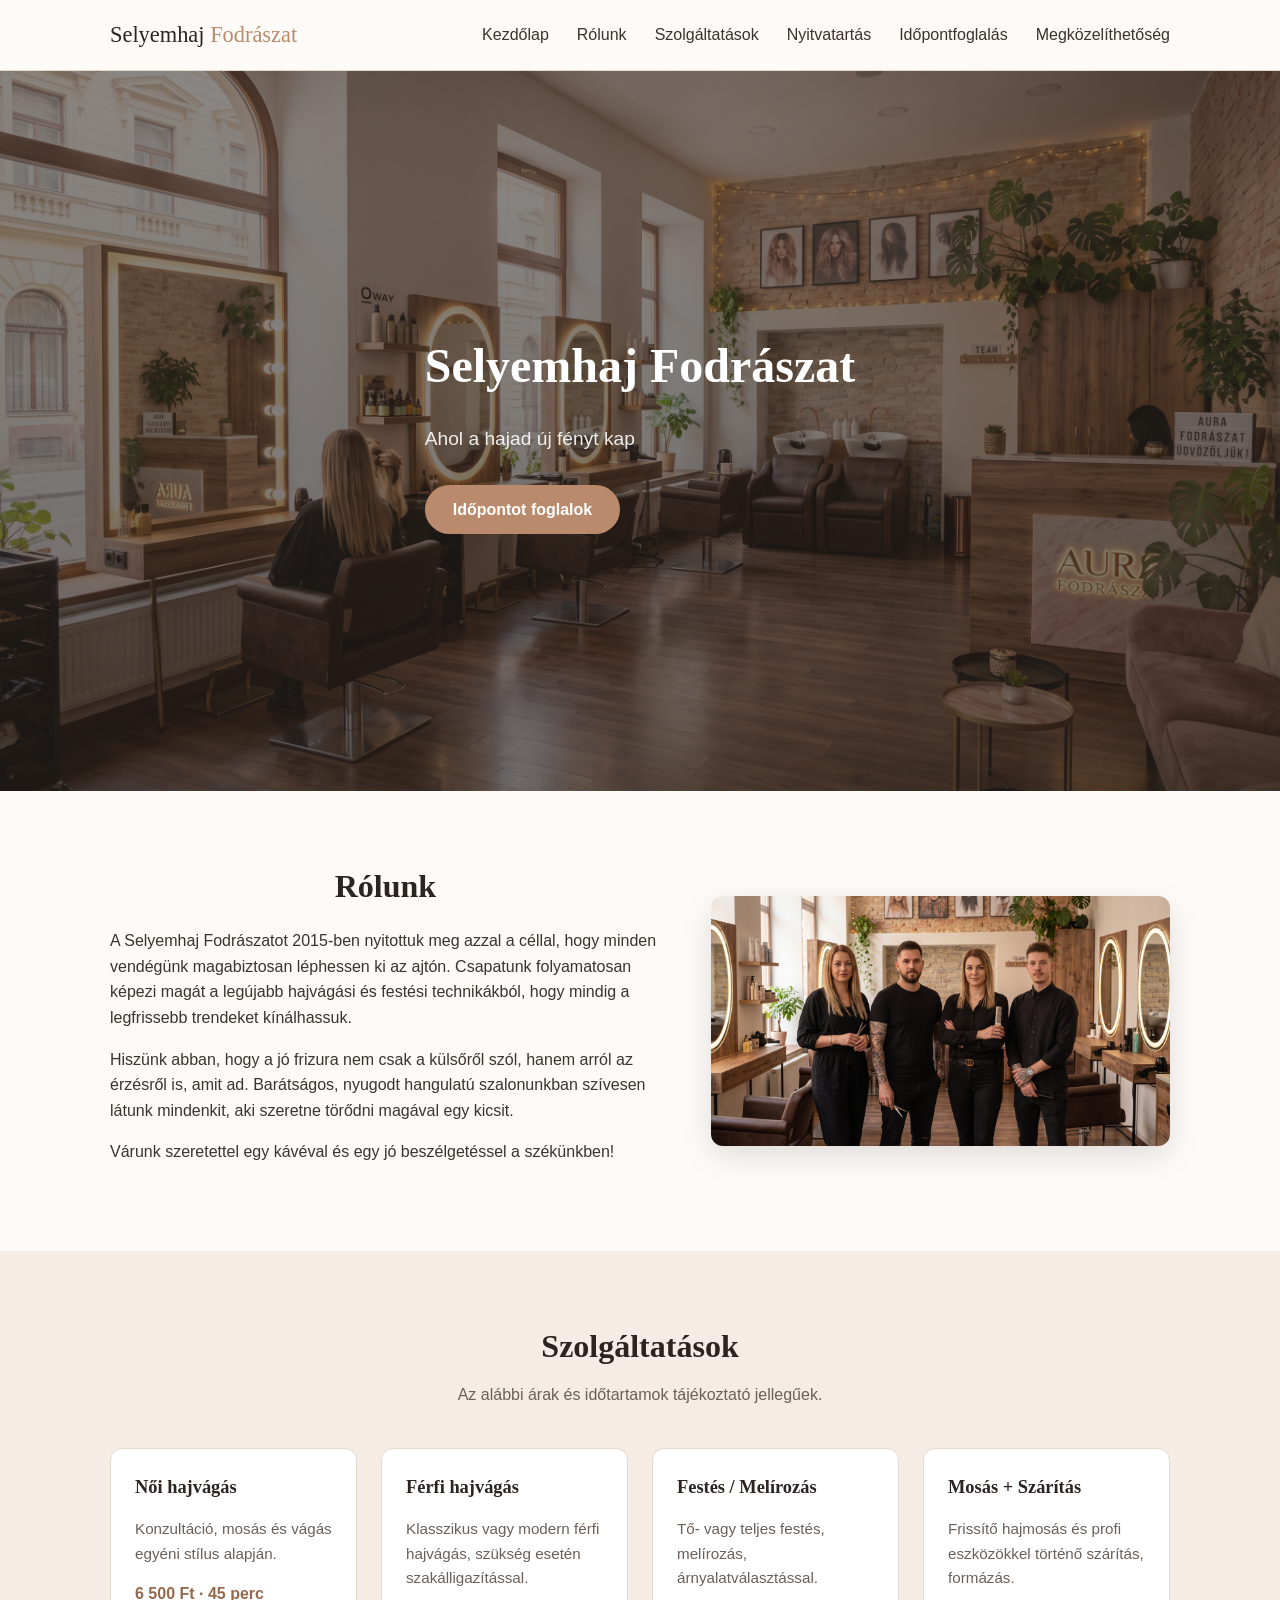
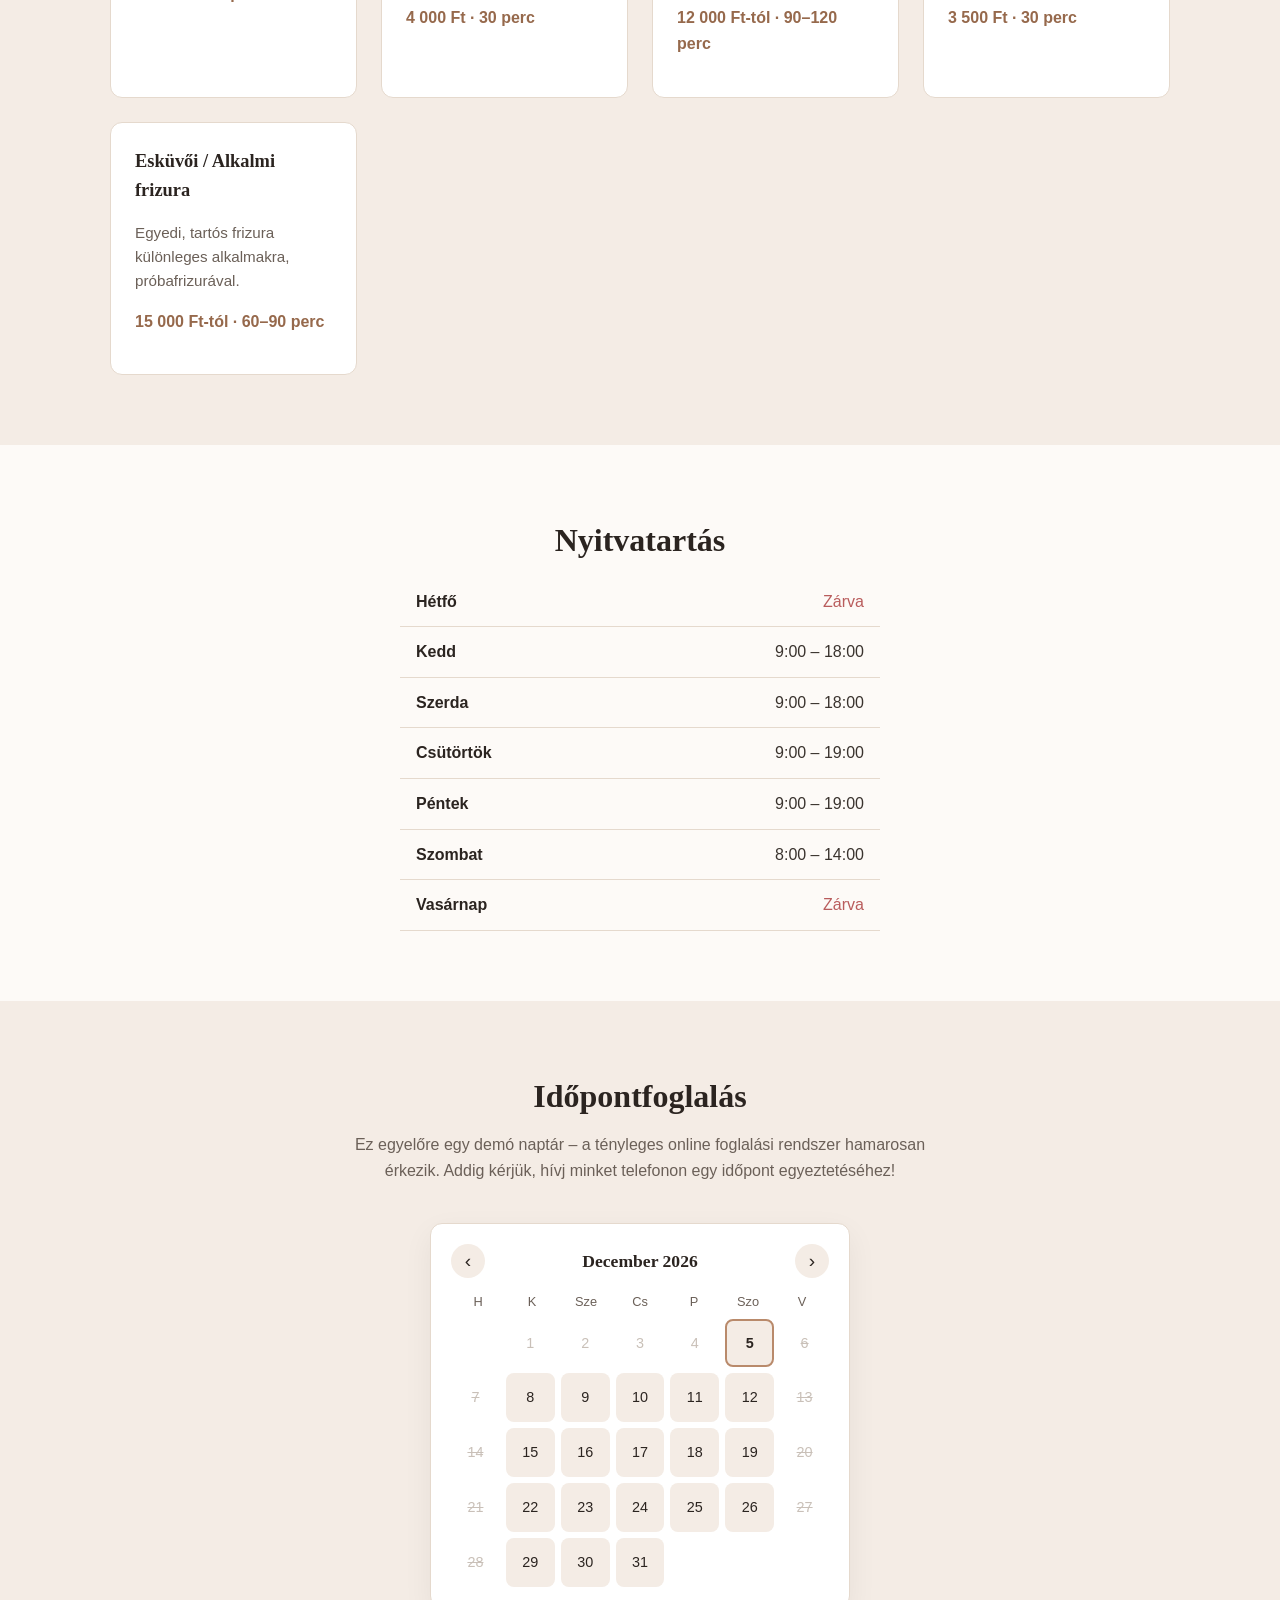
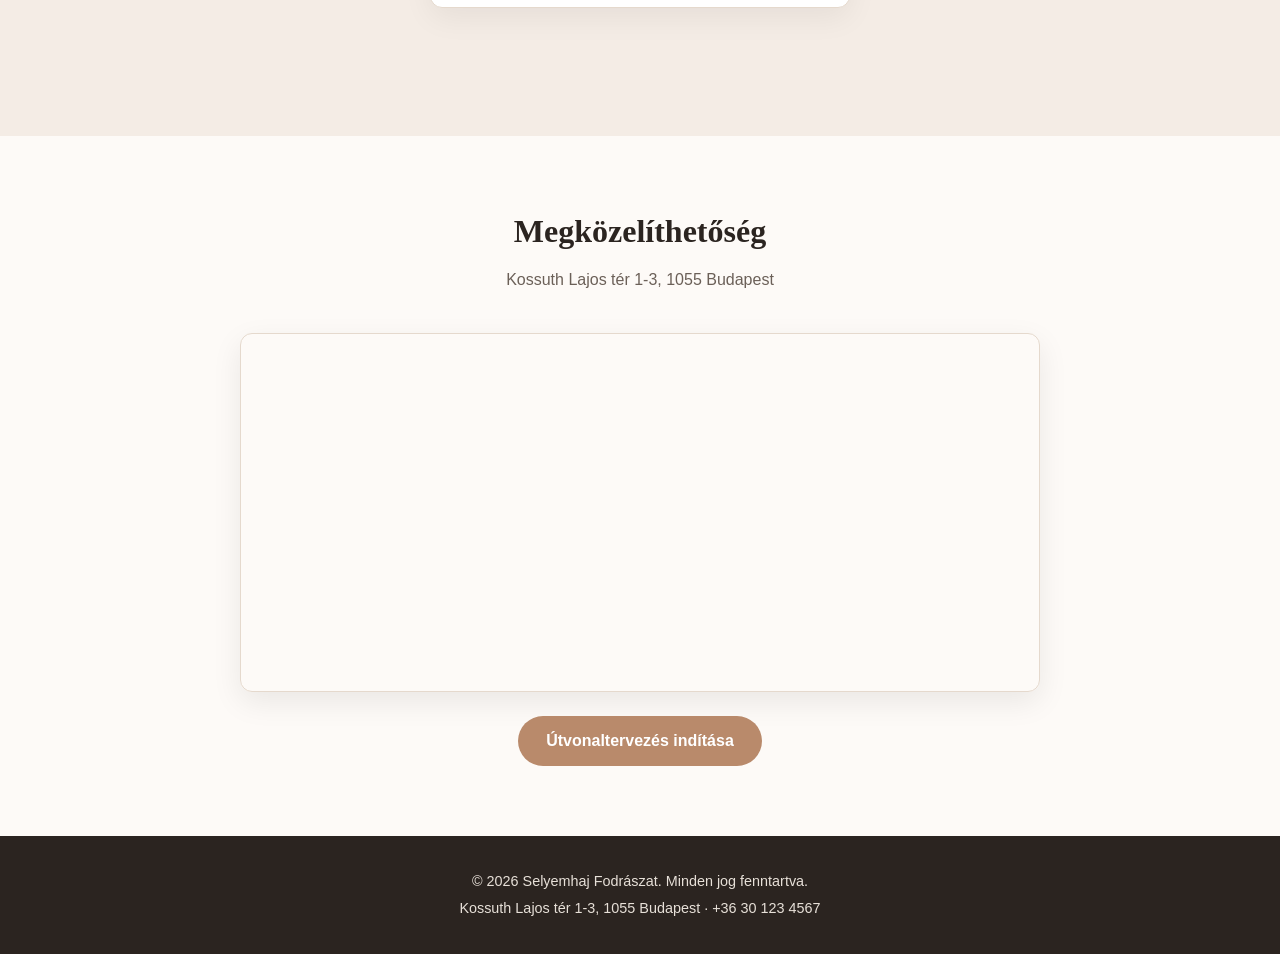
==== index.html @ 57fc76e8 "Initial commit: Selyemhaj Fodrászat demo webolpage" ====
<!DOCTYPE html>
<html lang="hu">
<head>
  <meta charset="UTF-8">
  <meta name="viewport" content="width=device-width, initial-scale=1.0">
  <title>Selyemhaj Fodrászat</title>
  <link rel="stylesheet" href="style.css">
</head>
<body>

  <!-- Fejléc / navigáció -->
  <header class="site-header">
    <div class="container header-inner">
      <a href="#home" class="logo">Selyemhaj <span>Fodrászat</span></a>

      <!-- Hamburger gomb mobil nézethez -->
      <button class="nav-toggle" id="navToggle" aria-label="Menü megnyitása">
        <span></span>
        <span></span>
        <span></span>
      </button>

      <nav class="main-nav" id="mainNav">
        <ul>
          <li><a href="#home">Kezdőlap</a></li>
          <li><a href="#about">Rólunk</a></li>
          <li><a href="#services">Szolgáltatások</a></li>
          <li><a href="#hours">Nyitvatartás</a></li>
          <li><a href="#booking">Időpontfoglalás</a></li>
          <li><a href="#location">Megközelíthetőség</a></li>
        </ul>
      </nav>
    </div>
  </header>

  <!-- Kezdőlap / Hero szekció -->
  <section id="home" class="hero">
    <div class="hero-overlay">
      <div class="container hero-content">
        <h1>Selyemhaj Fodrászat</h1>
        <p>Ahol a hajad új fényt kap</p>
        <a href="#booking" class="btn btn-primary">Időpontot foglalok</a>
      </div>
    </div>
    <!-- Cseréld le a images/hero.jpg fájlt a saját header/hero képedre -->
    <img src="images/hero.jpg" alt="Selyemhaj Fodrászat enteriőr" class="hero-bg">
  </section>

  <!-- Rólunk szekció -->
  <section id="about" class="section about">
    <div class="container about-inner">
      <div class="about-text">
        <h2>Rólunk</h2>
        <p>
          A Selyemhaj Fodrászatot 2015-ben nyitottuk meg azzal a céllal, hogy
          minden vendégünk magabiztosan léphessen ki az ajtón. Csapatunk
          folyamatosan képezi magát a legújabb hajvágási és festési
          technikákból, hogy mindig a legfrissebb trendeket kínálhassuk.
        </p>
        <p>
          Hiszünk abban, hogy a jó frizura nem csak a külsőről szól, hanem
          arról az érzésről is, amit ad. Barátságos, nyugodt hangulatú
          szalonunkban szívesen látunk mindenkit, aki szeretne törődni magával
          egy kicsit.
        </p>
        <p>
          Várunk szeretettel egy kávéval és egy jó beszélgetéssel a
          székünkben!
        </p>
      </div>
      <div class="about-image">
        <!-- Cseréld le a images/rolunk.jpg fájlt a saját képedre -->
        <img src="images/rolunk.jpg" alt="A szalon csapata">
      </div>
    </div>
  </section>

  <!-- Szolgáltatások szekció -->
  <section id="services" class="section services">
    <div class="container">
      <h2>Szolgáltatások</h2>
      <p class="section-lead">Az alábbi árak és időtartamok tájékoztató jellegűek.</p>

      <div class="services-grid">
        <div class="service-card">
          <h3>Női hajvágás</h3>
          <p class="service-desc">Konzultáció, mosás és vágás egyéni stílus alapján.</p>
          <p class="service-meta"><span class="price">6 500 Ft</span> · <span class="duration">45 perc</span></p>
        </div>

        <div class="service-card">
          <h3>Férfi hajvágás</h3>
          <p class="service-desc">Klasszikus vagy modern férfi hajvágás, szükség esetén szakálligazítással.</p>
          <p class="service-meta"><span class="price">4 000 Ft</span> · <span class="duration">30 perc</span></p>
        </div>

        <div class="service-card">
          <h3>Festés / Melírozás</h3>
          <p class="service-desc">Tő- vagy teljes festés, melírozás, árnyalatválasztással.</p>
          <p class="service-meta"><span class="price">12 000 Ft-tól</span> · <span class="duration">90–120 perc</span></p>
        </div>

        <div class="service-card">
          <h3>Mosás + Szárítás</h3>
          <p class="service-desc">Frissítő hajmosás és profi eszközökkel történő szárítás, formázás.</p>
          <p class="service-meta"><span class="price">3 500 Ft</span> · <span class="duration">30 perc</span></p>
        </div>

        <div class="service-card">
          <h3>Esküvői / Alkalmi frizura</h3>
          <p class="service-desc">Egyedi, tartós frizura különleges alkalmakra, próbafrizurával.</p>
          <p class="service-meta"><span class="price">15 000 Ft-tól</span> · <span class="duration">60–90 perc</span></p>
        </div>
      </div>
    </div>
  </section>

  <!-- Nyitvatartás szekció -->
  <section id="hours" class="section hours">
    <div class="container">
      <h2>Nyitvatartás</h2>
      <table class="hours-table">
        <tbody>
          <tr><td>Hétfő</td><td class="closed">Zárva</td></tr>
          <tr><td>Kedd</td><td>9:00 – 18:00</td></tr>
          <tr><td>Szerda</td><td>9:00 – 18:00</td></tr>
          <tr><td>Csütörtök</td><td>9:00 – 19:00</td></tr>
          <tr><td>Péntek</td><td>9:00 – 19:00</td></tr>
          <tr><td>Szombat</td><td>8:00 – 14:00</td></tr>
          <tr><td>Vasárnap</td><td class="closed">Zárva</td></tr>
        </tbody>
      </table>
    </div>
  </section>

  <!-- Időpontfoglalás szekció (egyelőre csak vizuális naptár, backend nélkül) -->
  <section id="booking" class="section booking">
    <div class="container">
      <h2>Időpontfoglalás</h2>
      <p class="section-lead">
        Ez egyelőre egy demó naptár – a tényleges online foglalási rendszer
        hamarosan érkezik. Addig kérjük, hívj minket telefonon egy időpont
        egyeztetéséhez!
      </p>

      <div class="calendar-widget">
        <div class="calendar-header">
          <button id="prevMonth" aria-label="Előző hónap">&#8249;</button>
          <h3 id="calendarTitle"></h3>
          <button id="nextMonth" aria-label="Következő hónap">&#8250;</button>
        </div>
        <div class="calendar-weekdays">
          <span>H</span><span>K</span><span>Sze</span><span>Cs</span><span>P</span><span>Szo</span><span>V</span>
        </div>
        <div class="calendar-grid" id="calendarGrid"></div>
      </div>

      <p id="bookingMessage" class="booking-message"></p>
    </div>
  </section>

  <!-- Megközelíthetőség szekció (Google Maps) -->
  <!--
    A cím mindkét helyen (iframe src és a gomb href-je) ugyanaz:
    "Kossuth Lajos tér 1-3, 1055 Budapest" – ha módosítod a valódi címre,
    mindkét helyen cseréld le ugyanarra a szövegre.
  -->
  <section id="location" class="section location">
    <div class="container">
      <h2>Megközelíthetőség</h2>
      <p class="section-lead">Kossuth Lajos tér 1-3, 1055 Budapest</p>

      <div class="map-wrapper">
        <iframe
          src="https://www.google.com/maps?q=Kossuth Lajos tér 1-3, 1055 Budapest&output=embed"
          width="100%"
          height="350"
          style="border:0"
          allowfullscreen
          loading="lazy"
          referrerpolicy="no-referrer-when-downgrade"
          title="Selyemhaj Fodrászat térképen">
        </iframe>
      </div>

      <div class="map-cta">
        <a
          class="btn btn-primary"
          href="https://www.google.com/maps/dir/?api=1&destination=Kossuth Lajos tér 1-3, 1055 Budapest"
          target="_blank"
          rel="noopener noreferrer">
          Útvonaltervezés indítása
        </a>
      </div>
    </div>
  </section>

  <!-- Lábléc -->
  <footer class="site-footer">
    <div class="container footer-inner">
      <p>&copy; <span id="year"></span> Selyemhaj Fodrászat. Minden jog fenntartva.</p>
      <p>Kossuth Lajos tér 1-3, 1055 Budapest · +36 30 123 4567</p>
    </div>
  </footer>

  <script src="script.js"></script>
</body>
</html>
---- style.css ----
/* ==========================================================
   Alapbeállítások
   ========================================================== */
:root {
  --color-primary: #b98a6b;
  --color-primary-dark: #96694c;
  --color-dark: #2b2420;
  --color-text: #3a332e;
  --color-bg: #fdfaf7;
  --color-bg-alt: #f4ece5;
  --color-border: #e5d9cd;
  --font-heading: 'Georgia', 'Times New Roman', serif;
  --font-body: 'Segoe UI', Arial, sans-serif;
  --max-width: 1100px;
}

* {
  box-sizing: border-box;
}

html {
  scroll-behavior: smooth;
}

body {
  margin: 0;
  font-family: var(--font-body);
  color: var(--color-text);
  background: var(--color-bg);
  line-height: 1.6;
}

h1, h2, h3 {
  font-family: var(--font-heading);
  color: var(--color-dark);
  margin-top: 0;
}

a {
  text-decoration: none;
  color: inherit;
}

img {
  max-width: 100%;
  display: block;
}

.container {
  max-width: var(--max-width);
  margin: 0 auto;
  padding: 0 20px;
}

.section {
  padding: 70px 0;
}

.section h2 {
  font-size: 2rem;
  margin-bottom: 10px;
  text-align: center;
}

.section-lead {
  text-align: center;
  max-width: 600px;
  margin: 0 auto 40px;
  color: #6b6058;
}

.btn {
  display: inline-block;
  padding: 12px 28px;
  border-radius: 30px;
  font-weight: bold;
  transition: transform 0.2s ease, background 0.2s ease;
}

.btn-primary {
  background: var(--color-primary);
  color: #fff;
}

.btn-primary:hover {
  background: var(--color-primary-dark);
  transform: translateY(-2px);
}

/* ==========================================================
   Fejléc / navigáció
   ========================================================== */
.site-header {
  position: sticky;
  top: 0;
  z-index: 100;
  background: rgba(253, 250, 247, 0.95);
  border-bottom: 1px solid var(--color-border);
  backdrop-filter: blur(4px);
}

.header-inner {
  display: flex;
  align-items: center;
  justify-content: space-between;
  height: 70px;
}

.logo {
  font-family: var(--font-heading);
  font-size: 1.4rem;
  color: var(--color-dark);
}

.logo span {
  color: var(--color-primary);
}

.main-nav ul {
  list-style: none;
  display: flex;
  gap: 28px;
  margin: 0;
  padding: 0;
}

.main-nav a {
  font-weight: 500;
  position: relative;
}

.main-nav a:hover {
  color: var(--color-primary);
}

.nav-toggle {
  display: none;
  flex-direction: column;
  justify-content: center;
  gap: 5px;
  width: 32px;
  height: 32px;
  background: none;
  border: none;
  cursor: pointer;
}

.nav-toggle span {
  display: block;
  height: 2px;
  background: var(--color-dark);
  border-radius: 2px;
}

/* ==========================================================
   Hero szekció
   ========================================================== */
.hero {
  position: relative;
  height: 80vh;
  min-height: 420px;
  display: flex;
  align-items: center;
  overflow: hidden;
}

.hero-bg {
  position: absolute;
  inset: 0;
  width: 100%;
  height: 100%;
  object-fit: cover;
  z-index: -2;
}

.hero-overlay {
  position: absolute;
  inset: 0;
  width: 100%;
  display: flex;
  align-items: center;
  background: linear-gradient(180deg, rgba(43,36,32,0.55), rgba(43,36,32,0.65));
}

.hero-content {
  color: #fff;
}

.hero-content h1 {
  color: #fff;
  font-size: 3rem;
  margin-bottom: 10px;
}

.hero-content p {
  font-size: 1.2rem;
  margin-bottom: 30px;
  opacity: 0.9;
}

/* ==========================================================
   Rólunk szekció
   ========================================================== */
.about {
  background: var(--color-bg);
}

.about-inner {
  display: grid;
  grid-template-columns: 1.2fr 1fr;
  gap: 50px;
  align-items: center;
}

.about-image img {
  border-radius: 12px;
  box-shadow: 0 10px 30px rgba(0,0,0,0.12);
}

/* ==========================================================
   Szolgáltatások szekció
   ========================================================== */
.services {
  background: var(--color-bg-alt);
}

.services-grid {
  display: grid;
  grid-template-columns: repeat(auto-fit, minmax(230px, 1fr));
  gap: 24px;
}

.service-card {
  background: #fff;
  border: 1px solid var(--color-border);
  border-radius: 12px;
  padding: 24px;
  transition: transform 0.2s ease, box-shadow 0.2s ease;
}

.service-card:hover {
  transform: translateY(-4px);
  box-shadow: 0 12px 24px rgba(0,0,0,0.08);
}

.service-card h3 {
  font-size: 1.15rem;
  margin-bottom: 8px;
}

.service-desc {
  color: #6b6058;
  font-size: 0.95rem;
  min-height: 48px;
}

.service-meta {
  margin-top: 14px;
  font-weight: bold;
  color: var(--color-primary-dark);
}

/* ==========================================================
   Nyitvatartás szekció
   ========================================================== */
.hours {
  background: var(--color-bg);
}

.hours-table {
  width: 100%;
  max-width: 480px;
  margin: 0 auto;
  border-collapse: collapse;
}

.hours-table td {
  padding: 12px 16px;
  border-bottom: 1px solid var(--color-border);
}

.hours-table tr td:first-child {
  font-weight: bold;
  color: var(--color-dark);
}

.hours-table tr td:last-child {
  text-align: right;
}

.hours-table .closed {
  color: #b95c5c;
}

/* ==========================================================
   Időpontfoglalás / naptár widget
   ========================================================== */
.booking {
  background: var(--color-bg-alt);
}

.calendar-widget {
  max-width: 420px;
  margin: 0 auto;
  background: #fff;
  border: 1px solid var(--color-border);
  border-radius: 12px;
  padding: 20px;
  box-shadow: 0 10px 30px rgba(0,0,0,0.06);
}

.calendar-header {
  display: flex;
  align-items: center;
  justify-content: space-between;
  margin-bottom: 14px;
}

.calendar-header button {
  background: var(--color-bg-alt);
  border: none;
  width: 34px;
  height: 34px;
  border-radius: 50%;
  font-size: 1.2rem;
  cursor: pointer;
  color: var(--color-dark);
}

.calendar-header button:hover {
  background: var(--color-primary);
  color: #fff;
}

.calendar-header h3 {
  margin: 0;
  font-size: 1.1rem;
  text-transform: capitalize;
}

.calendar-weekdays {
  display: grid;
  grid-template-columns: repeat(7, 1fr);
  text-align: center;
  font-size: 0.8rem;
  color: #6b6058;
  margin-bottom: 6px;
}

.calendar-grid {
  display: grid;
  grid-template-columns: repeat(7, 1fr);
  gap: 6px;
}

.calendar-day {
  aspect-ratio: 1 / 1;
  display: flex;
  align-items: center;
  justify-content: center;
  border-radius: 8px;
  font-size: 0.9rem;
  cursor: default;
}

.calendar-day.empty {
  visibility: hidden;
}

.calendar-day.past {
  color: #c9c0b8;
}

.calendar-day.closed {
  color: #c9c0b8;
  text-decoration: line-through;
}

.calendar-day.available {
  background: var(--color-bg-alt);
  color: var(--color-dark);
  cursor: pointer;
}

.calendar-day.available:hover {
  background: var(--color-primary);
  color: #fff;
}

.calendar-day.today {
  border: 2px solid var(--color-primary);
  font-weight: bold;
}

.booking-message {
  text-align: center;
  margin-top: 18px;
  min-height: 24px;
  font-weight: 500;
  color: var(--color-primary-dark);
}

/* ==========================================================
   Megközelíthetőség / Google Maps szekció
   ========================================================== */
.location {
  background: var(--color-bg);
}

.map-wrapper {
  max-width: 800px;
  margin: 0 auto;
  border-radius: 12px;
  overflow: hidden;
  border: 1px solid var(--color-border);
  box-shadow: 0 10px 30px rgba(0,0,0,0.08);
}

.map-wrapper iframe {
  width: 100%;
  height: 350px;
}

.map-cta {
  text-align: center;
  margin-top: 24px;
}

/* ==========================================================
   Lábléc
   ========================================================== */
.site-footer {
  background: var(--color-dark);
  color: #e7e0d8;
  padding: 30px 0;
}

.footer-inner {
  text-align: center;
  font-size: 0.9rem;
}

.footer-inner p {
  margin: 4px 0;
}

/* ==========================================================
   Reszponzivitás
   ========================================================== */
@media (max-width: 768px) {
  .nav-toggle {
    display: flex;
  }

  .main-nav {
    position: absolute;
    top: 70px;
    left: 0;
    right: 0;
    background: var(--color-bg);
    border-bottom: 1px solid var(--color-border);
    max-height: 0;
    overflow: hidden;
    transition: max-height 0.3s ease;
  }

  .main-nav.open {
    max-height: 300px;
  }

  .main-nav ul {
    flex-direction: column;
    gap: 0;
    padding: 10px 20px;
  }

  .main-nav li {
    border-bottom: 1px solid var(--color-border);
  }

  .main-nav a {
    display: block;
    padding: 14px 0;
  }

  .about-inner {
    grid-template-columns: 1fr;
  }

  .hero-content h1 {
    font-size: 2.2rem;
  }
}
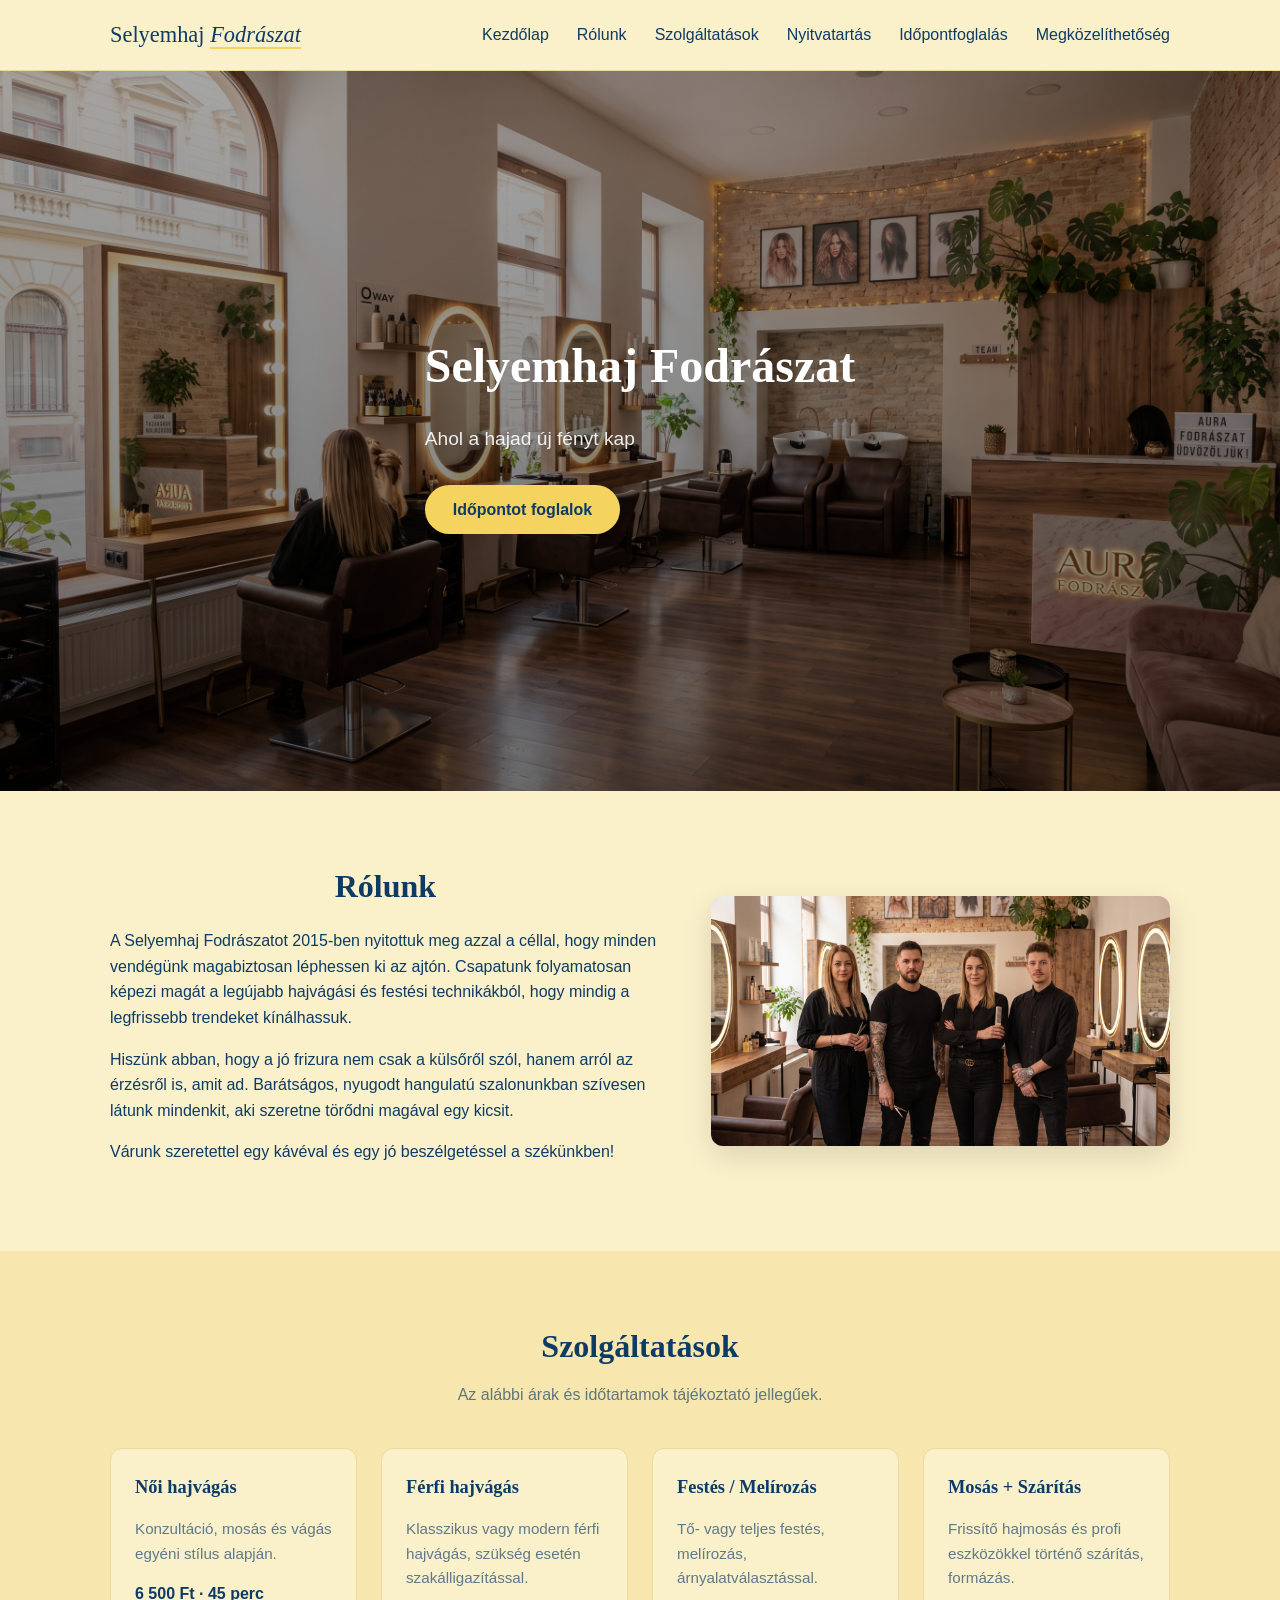
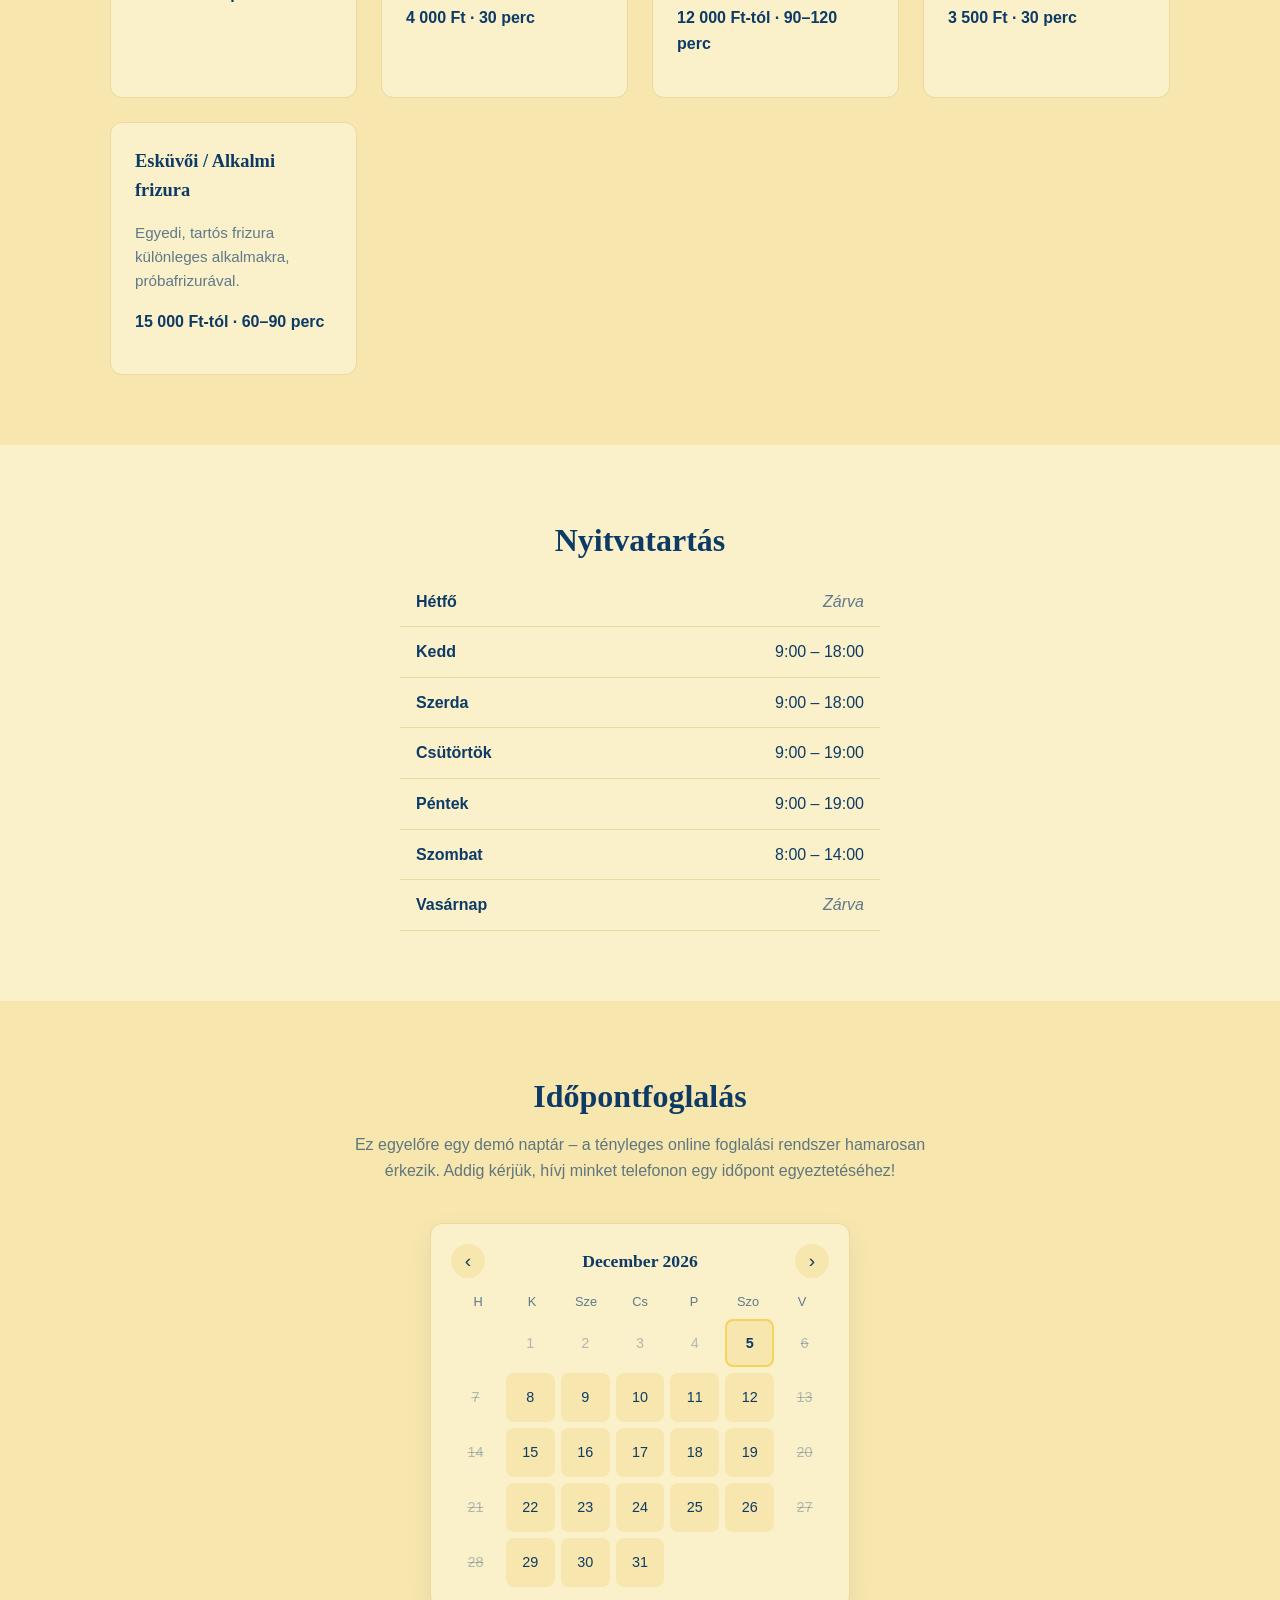
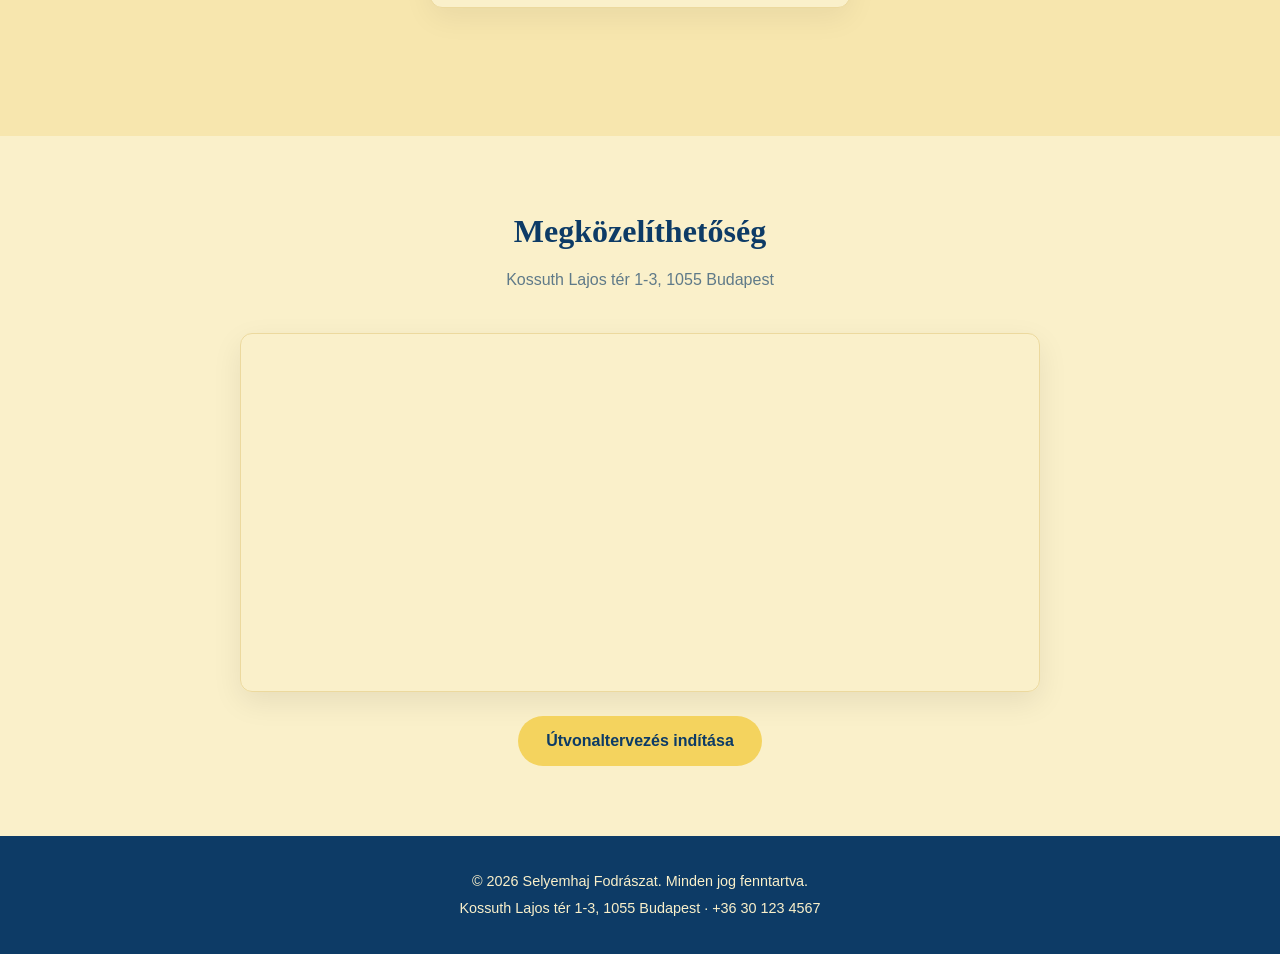
==== commit ea95e6e4: "Color palett and favicon" ====
--- a/index.html
+++ b/index.html
@@ -4,6 +4,9 @@
   <meta charset="UTF-8">
   <meta name="viewport" content="width=device-width, initial-scale=1.0">
   <title>Selyemhaj Fodrászat</title>
+  <!-- Cseréld le / töltsd fel a images/favicon.png fájlt a saját logódra/ikonodra -->
+  <link rel="icon" type="image/png" href="images/favicon.png?v=2">
+  <link rel="apple-touch-icon" href="images/favicon.png?v=2">
   <link rel="stylesheet" href="style.css">
 </head>
 <body>
--- a/style.css
+++ b/style.css
@@ -2,13 +2,25 @@
    Alapbeállítások
    ========================================================== */
 :root {
-  --color-primary: #b98a6b;
-  --color-primary-dark: #96694c;
-  --color-dark: #2b2420;
-  --color-text: #3a332e;
-  --color-bg: #fdfaf7;
-  --color-bg-alt: #f4ece5;
-  --color-border: #e5d9cd;
+  /* ----------------------------------------------------------
+     A weboldal SZÍNSÉMÁJA — csak ezt a 3 alapszínt kell módosítani
+     ahhoz, hogy az egész oldal színvilága megváltozzon:
+       - navy (sötétkék):  #0d3b66
+       - cream (krém):     #faf0ca
+       - gold (arany):     #f4d35e
+     A --color-primary-dark, --color-bg-alt, --color-border és a
+     --color-text-muted ezekből a fenti 3 színből lettek levezetve
+     (világosítva/sötétítve), nem önálló, kézzel válogatott színek.
+     ---------------------------------------------------------- */
+  --color-primary: #f4d35e;                     /* gold – gombok, kiemelések */
+  --color-primary-dark: #dcb93f;                /* gold sötétebb árnyalata – hover állapot */
+  --color-dark: #0d3b66;                        /* navy – címsorok, lábléc, elsődleges szöveg */
+  --color-text: #0d3b66;                        /* navy – törzsszöveg */
+  --color-text-muted: rgba(13, 59, 102, 0.65);  /* navy, halványítva – másodlagos szöveg */
+  --color-bg: #faf0ca;                          /* cream – fő háttérszín */
+  --color-bg-alt: #f7e6ae;                      /* cream/gold keverék – váltakozó szekció-háttér */
+  --color-border: #ecd99e;                      /* cream/gold keverék – szegélyek */
+
   --font-heading: 'Georgia', 'Times New Roman', serif;
   --font-body: 'Segoe UI', Arial, sans-serif;
   --max-width: 1100px;
@@ -66,7 +78,7 @@
   text-align: center;
   max-width: 600px;
   margin: 0 auto 40px;
-  color: #6b6058;
+  color: var(--color-text-muted);
 }
 
 .btn {
@@ -79,7 +91,7 @@
 
 .btn-primary {
   background: var(--color-primary);
-  color: #fff;
+  color: var(--color-dark);
 }
 
 .btn-primary:hover {
@@ -94,7 +106,7 @@
   position: sticky;
   top: 0;
   z-index: 100;
-  background: rgba(253, 250, 247, 0.95);
+  background: rgba(250, 240, 202, 0.95);
   border-bottom: 1px solid var(--color-border);
   backdrop-filter: blur(4px);
 }
@@ -113,7 +125,9 @@
 }
 
 .logo span {
-  color: var(--color-primary);
+  color: var(--color-dark);
+  font-style: italic;
+  border-bottom: 2px solid var(--color-primary);
 }
 
 .main-nav ul {
@@ -130,7 +144,8 @@
 }
 
 .main-nav a:hover {
-  color: var(--color-primary);
+  color: var(--color-dark);
+  box-shadow: inset 0 -2px 0 var(--color-primary);
 }
 
 .nav-toggle {
@@ -179,7 +194,8 @@
   width: 100%;
   display: flex;
   align-items: center;
-  background: linear-gradient(180deg, rgba(43,36,32,0.55), rgba(43,36,32,0.65));
+  /* Semleges (szín nélküli) sötétítés a fotón, csak a szöveg olvashatósága miatt */
+  background: linear-gradient(180deg, rgba(0,0,0,0.35), rgba(0,0,0,0.55));
 }
 
 .hero-content {
@@ -231,7 +247,7 @@
 }
 
 .service-card {
-  background: #fff;
+  background: var(--color-bg);
   border: 1px solid var(--color-border);
   border-radius: 12px;
   padding: 24px;
@@ -249,7 +265,7 @@
 }
 
 .service-desc {
-  color: #6b6058;
+  color: var(--color-text-muted);
   font-size: 0.95rem;
   min-height: 48px;
 }
@@ -257,7 +273,7 @@
 .service-meta {
   margin-top: 14px;
   font-weight: bold;
-  color: var(--color-primary-dark);
+  color: var(--color-dark);
 }
 
 /* ==========================================================
@@ -289,7 +305,8 @@
 }
 
 .hours-table .closed {
-  color: #b95c5c;
+  color: var(--color-text-muted);
+  font-style: italic;
 }
 
 /* ==========================================================
@@ -302,7 +319,7 @@
 .calendar-widget {
   max-width: 420px;
   margin: 0 auto;
-  background: #fff;
+  background: var(--color-bg);
   border: 1px solid var(--color-border);
   border-radius: 12px;
   padding: 20px;
@@ -329,7 +346,7 @@
 
 .calendar-header button:hover {
   background: var(--color-primary);
-  color: #fff;
+  color: var(--color-dark);
 }
 
 .calendar-header h3 {
@@ -343,7 +360,7 @@
   grid-template-columns: repeat(7, 1fr);
   text-align: center;
   font-size: 0.8rem;
-  color: #6b6058;
+  color: var(--color-text-muted);
   margin-bottom: 6px;
 }
 
@@ -368,11 +385,11 @@
 }
 
 .calendar-day.past {
-  color: #c9c0b8;
+  color: rgba(13, 59, 102, 0.3);
 }
 
 .calendar-day.closed {
-  color: #c9c0b8;
+  color: rgba(13, 59, 102, 0.3);
   text-decoration: line-through;
 }
 
@@ -384,7 +401,7 @@
 
 .calendar-day.available:hover {
   background: var(--color-primary);
-  color: #fff;
+  color: var(--color-dark);
 }
 
 .calendar-day.today {
@@ -397,7 +414,7 @@
   margin-top: 18px;
   min-height: 24px;
   font-weight: 500;
-  color: var(--color-primary-dark);
+  color: var(--color-dark);
 }
 
 /* ==========================================================
@@ -431,7 +448,7 @@
    ========================================================== */
 .site-footer {
   background: var(--color-dark);
-  color: #e7e0d8;
+  color: var(--color-bg);
   padding: 30px 0;
 }
 
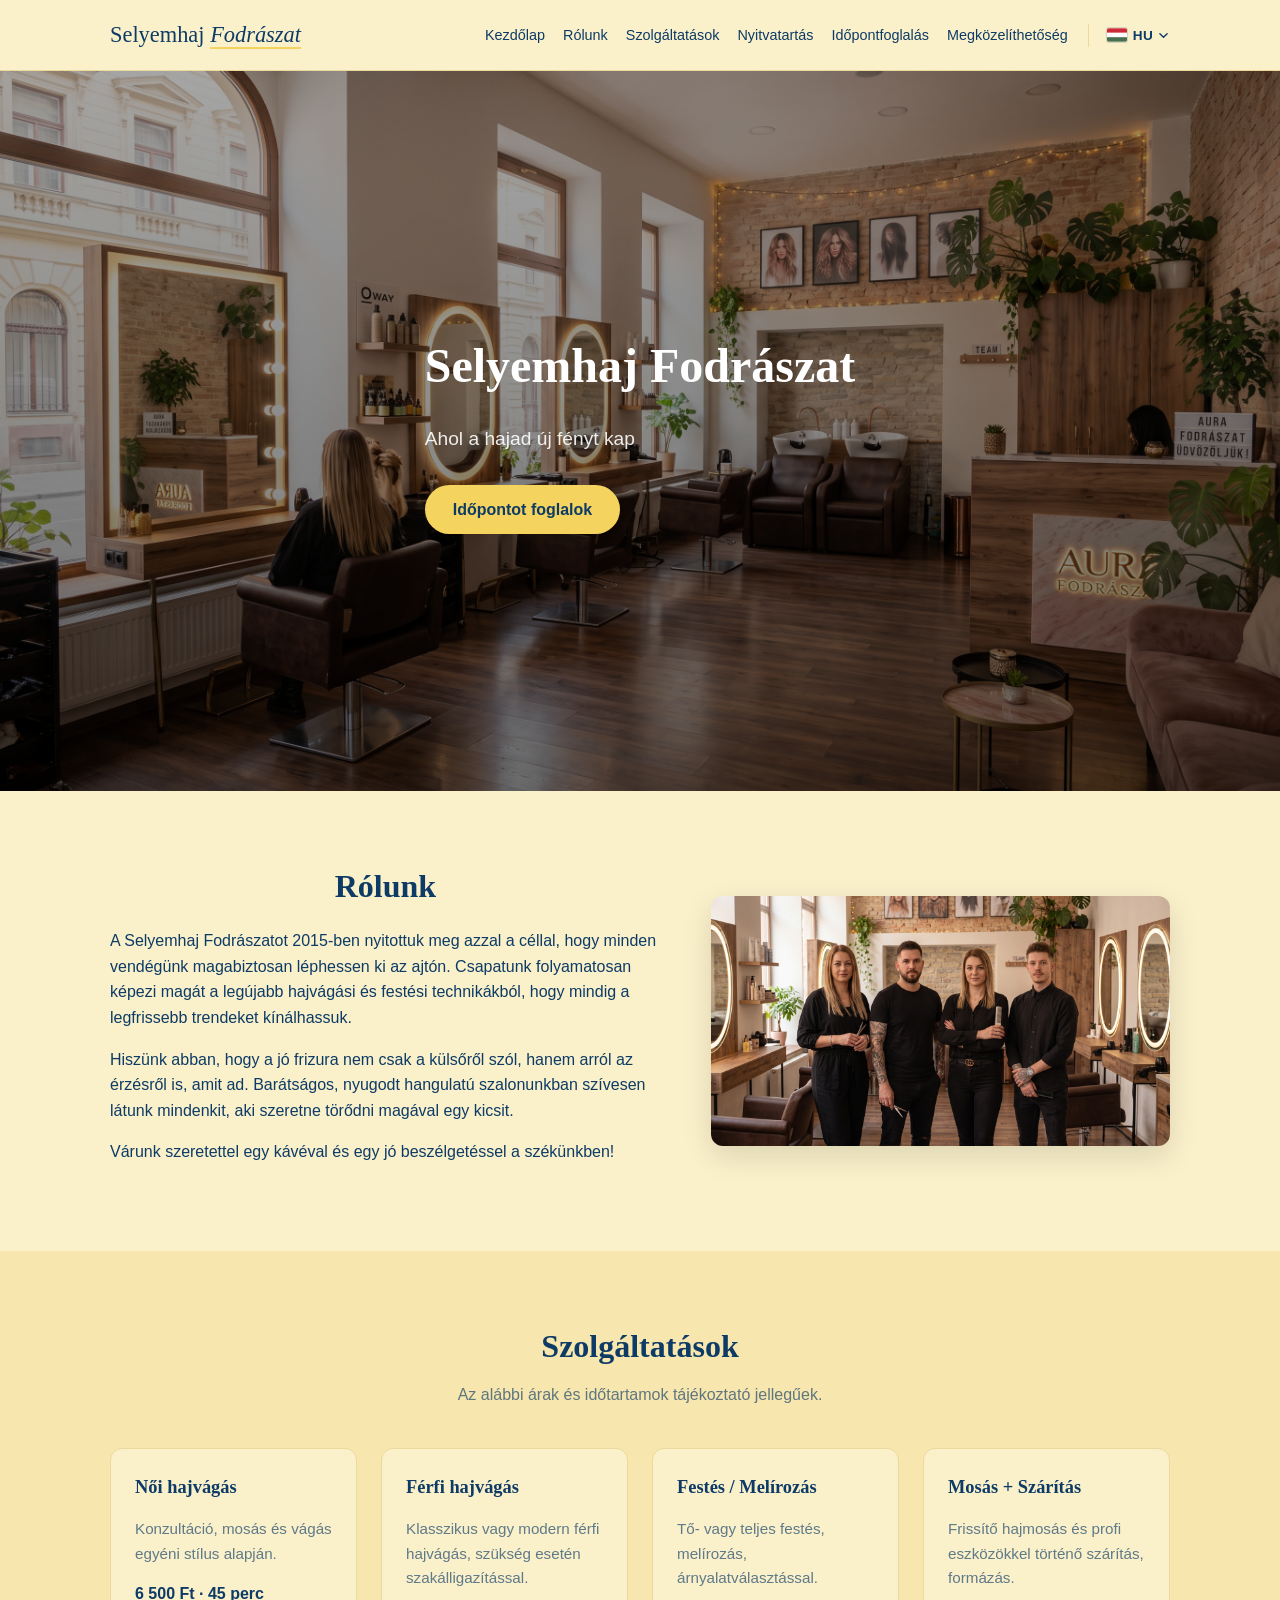
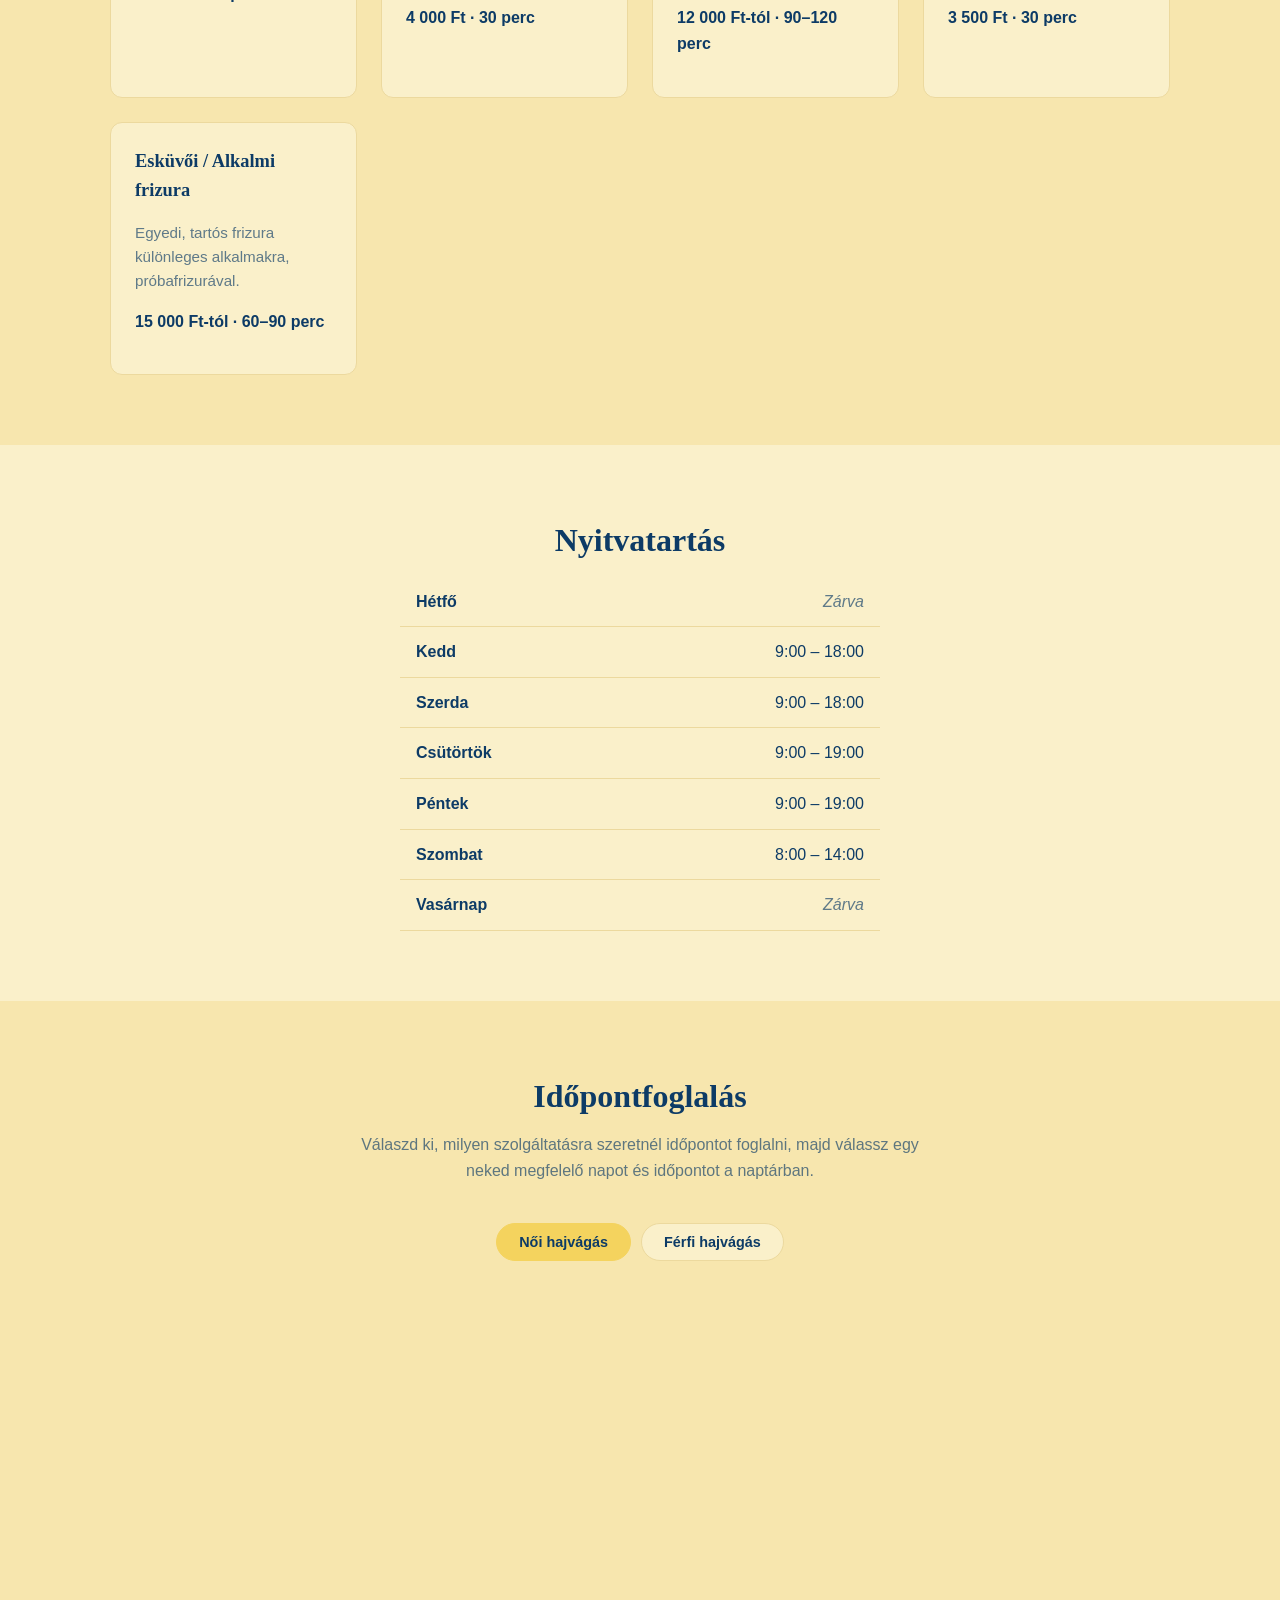
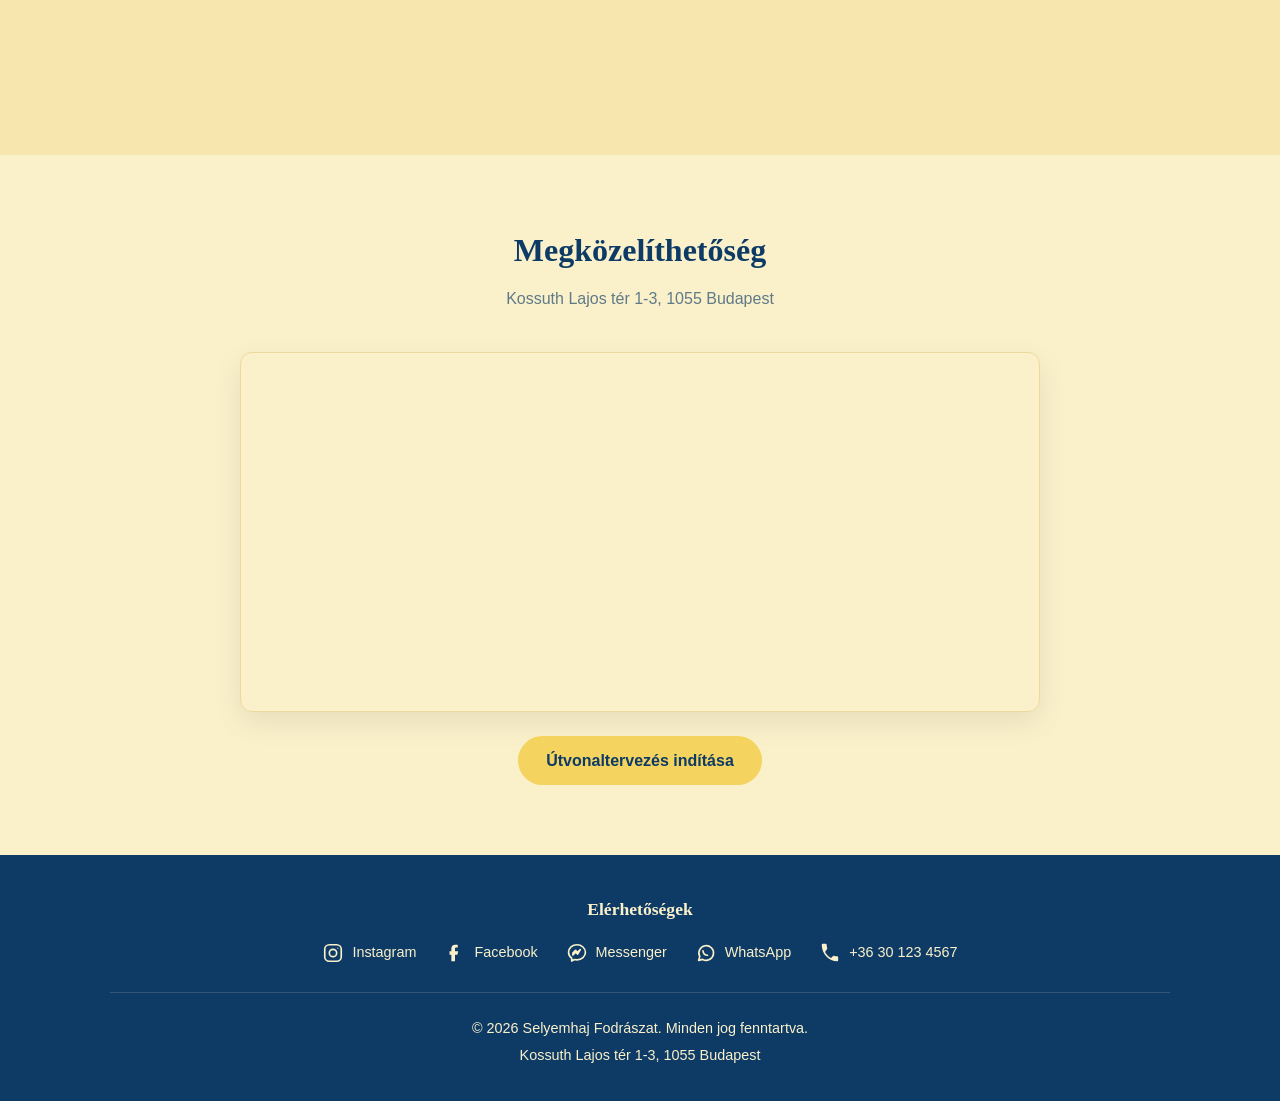
==== commit 2eab06f5: "Booking system integrated" ====
--- a/index.html
+++ b/index.html
@@ -7,7 +7,7 @@
   <!-- Cseréld le / töltsd fel a images/favicon.png fájlt a saját logódra/ikonodra -->
   <link rel="icon" type="image/png" href="images/favicon.png?v=2">
   <link rel="apple-touch-icon" href="images/favicon.png?v=2">
-  <link rel="stylesheet" href="style.css">
+  <link rel="stylesheet" href="style.css?v=3">
 </head>
 <body>
 
@@ -32,6 +32,29 @@
           <li><a href="#booking">Időpontfoglalás</a></li>
           <li><a href="#location">Megközelíthetőség</a></li>
         </ul>
+
+        <!-- Nyelvválasztó legördülő menü: csak az aktuális nyelv látszik, kattintásra nyílik a lista -->
+        <div class="lang-switch" id="langSwitch">
+          <button class="lang-current" id="langToggle" type="button" aria-haspopup="true" aria-expanded="false">
+            <svg class="flag" viewBox="0 0 30 20"><rect width="30" height="6.67" fill="#CE2939"/><rect y="6.67" width="30" height="6.67" fill="#fff"/><rect y="13.34" width="30" height="6.66" fill="#477050"/></svg>
+            HU
+            <svg class="chevron" viewBox="0 0 10 6"><path d="M1 1l4 4 4-4" fill="none" stroke="currentColor" stroke-width="1.5" stroke-linecap="round" stroke-linejoin="round"/></svg>
+          </button>
+          <div class="lang-dropdown" id="langDropdown">
+            <a class="lang-option active" href="index.html">
+              <svg class="flag" viewBox="0 0 30 20"><rect width="30" height="6.67" fill="#CE2939"/><rect y="6.67" width="30" height="6.67" fill="#fff"/><rect y="13.34" width="30" height="6.66" fill="#477050"/></svg>
+              HU
+            </a>
+            <a class="lang-option" href="en/index.html">
+              <svg class="flag" viewBox="0 0 30 20"><rect width="30" height="20" fill="#00247D"/><path d="M0,0 L30,20 M30,0 L0,20" stroke="#fff" stroke-width="4"/><path d="M0,0 L30,20 M30,0 L0,20" stroke="#CF142B" stroke-width="2"/><path d="M15,0 V20 M0,10 H30" stroke="#fff" stroke-width="6"/><path d="M15,0 V20 M0,10 H30" stroke="#CF142B" stroke-width="3.6"/></svg>
+              EN
+            </a>
+            <a class="lang-option" href="de/index.html">
+              <svg class="flag" viewBox="0 0 30 20"><rect width="30" height="6.67" fill="#000"/><rect y="6.67" width="30" height="6.67" fill="#DD0000"/><rect y="13.34" width="30" height="6.66" fill="#FFCE00"/></svg>
+              DE
+            </a>
+          </div>
+        </div>
       </nav>
     </div>
   </header>
@@ -136,29 +159,53 @@
     </div>
   </section>
 
-  <!-- Időpontfoglalás szekció (egyelőre csak vizuális naptár, backend nélkül) -->
+  <!-- Időpontfoglalás szekció: élő Cal.com beágyazott widget -->
   <section id="booking" class="section booking">
     <div class="container">
       <h2>Időpontfoglalás</h2>
       <p class="section-lead">
-        Ez egyelőre egy demó naptár – a tényleges online foglalási rendszer
-        hamarosan érkezik. Addig kérjük, hívj minket telefonon egy időpont
-        egyeztetéséhez!
+        Válaszd ki, milyen szolgáltatásra szeretnél időpontot foglalni, majd
+        válassz egy neked megfelelő napot és időpontot a naptárban.
       </p>
 
-      <div class="calendar-widget">
-        <div class="calendar-header">
-          <button id="prevMonth" aria-label="Előző hónap">&#8249;</button>
-          <h3 id="calendarTitle"></h3>
-          <button id="nextMonth" aria-label="Következő hónap">&#8250;</button>
-        </div>
-        <div class="calendar-weekdays">
-          <span>H</span><span>K</span><span>Sze</span><span>Cs</span><span>P</span><span>Szo</span><span>V</span>
-        </div>
-        <div class="calendar-grid" id="calendarGrid"></div>
-      </div>
-
-      <p id="bookingMessage" class="booking-message"></p>
+      <!--
+        Cal.com élő foglalási widgetek. Új szolgáltatás hozzáadásakor:
+        1. Hozz létre egy új event type-ot a Cal.com-on,
+        2. Kérd le hozzá az "Inline Embed" kódot,
+        3. Adj hozzá egy új <button class="cal-tab"> gombot itt lent,
+        4. Másold be a kapott <div>+<script> párost a többi mellé.
+      -->
+      <div class="cal-tabs">
+        <button class="cal-tab active" data-target="my-cal-inline-noi-hajvagas" type="button">Női hajvágás</button>
+        <button class="cal-tab" data-target="my-cal-inline-ferfi-hajvagas" type="button">Férfi hajvágás</button>
+      </div>
+
+      <div class="cal-embed-wrapper">
+        <div style="width:100%;height:100%;overflow:scroll" id="my-cal-inline-noi-hajvagas" class="service-cal active"></div>
+        <div style="width:100%;height:100%;overflow:scroll;display:none" id="my-cal-inline-ferfi-hajvagas" class="service-cal"></div>
+      </div>
+
+      <script type="text/javascript">
+        (function (C, A, L) { let p = function (a, ar) { a.q.push(ar); }; let d = C.document; C.Cal = C.Cal || function () { let cal = C.Cal; let ar = arguments; if (!cal.loaded) { cal.ns = {}; cal.q = cal.q || []; d.head.appendChild(d.createElement("script")).src = A; cal.loaded = true; } if (ar[0] === L) { const api = function () { p(api, arguments); }; const namespace = ar[1]; api.q = api.q || []; if(typeof namespace === "string"){cal.ns[namespace] = cal.ns[namespace] || api;p(cal.ns[namespace], ar);p(cal, ["initNamespace", namespace]);} else p(cal, ar); return;} p(cal, ar); }; })(window, "https://app.cal.com/embed/embed.js", "init");
+
+        Cal("init", "noi-hajvagas", {origin:"https://app.cal.com"});
+        Cal.config = Cal.config || {};
+        Cal.config.forwardQueryParams = true;
+        Cal.ns["noi-hajvagas"]("inline", {
+          elementOrSelector:"#my-cal-inline-noi-hajvagas",
+          config: {"layout":"month_view","useSlotsViewOnSmallScreen":"true"},
+          calLink: "selyemhaj/noi-hajvagas",
+        });
+        Cal.ns["noi-hajvagas"]("ui", {"hideEventTypeDetails":false,"layout":"month_view"});
+
+        Cal("init", "ferfi-hajvagas", {origin:"https://app.cal.com"});
+        Cal.ns["ferfi-hajvagas"]("inline", {
+          elementOrSelector:"#my-cal-inline-ferfi-hajvagas",
+          config: {"layout":"month_view","useSlotsViewOnSmallScreen":"true"},
+          calLink: "selyemhaj/ferfi-hajvagas",
+        });
+        Cal.ns["ferfi-hajvagas"]("ui", {"hideEventTypeDetails":false,"layout":"month_view"});
+      </script>
     </div>
   </section>
 
@@ -201,11 +248,62 @@
   <!-- Lábléc -->
   <footer class="site-footer">
     <div class="container footer-inner">
+
+      <!--
+        Elérhetőségek: cseréld le az Instagram/Facebook linkeket a saját
+        profilodra, a WhatsApp és telefon href-eket pedig a saját, valódi
+        telefonszámodra (nemzetközi formátumban, '+' és szóközök nélkül,
+        pl. 36301234567).
+      -->
+      <div class="footer-contact">
+        <h3>Elérhetőségek</h3>
+        <div class="contact-links">
+          <a class="contact-link" href="https://www.instagram.com/selyemhajfodraszat" target="_blank" rel="noopener noreferrer" aria-label="Instagram">
+            <svg viewBox="0 0 24 24" fill="none" stroke="currentColor" stroke-width="1.8" stroke-linecap="round" stroke-linejoin="round">
+              <rect x="3" y="3" width="18" height="18" rx="5"></rect>
+              <circle cx="12" cy="12" r="4"></circle>
+              <circle cx="17.3" cy="6.7" r="0.6" fill="currentColor" stroke="none"></circle>
+            </svg>
+            <span>Instagram</span>
+          </a>
+
+          <a class="contact-link" href="https://www.facebook.com/profile.php?id=61593855876461" target="_blank" rel="noopener noreferrer" aria-label="Facebook">
+            <svg viewBox="0 0 24 24" fill="currentColor" stroke="none">
+              <path d="M14 3h-2c-2.2 0-4 1.8-4 4v3H6v4h2v7h4v-7h2.6l.9-4H12V7c0-.6.4-1 1-1h2V3z"></path>
+            </svg>
+            <span>Facebook</span>
+          </a>
+
+          <a class="contact-link" href="https://m.me/61593855876461" target="_blank" rel="noopener noreferrer" aria-label="Messenger">
+            <svg viewBox="0 0 24 24" fill="none" stroke="currentColor" stroke-width="1.8" stroke-linecap="round" stroke-linejoin="round">
+              <path d="M12 3C6.9 3 2.8 6.7 2.8 11.3c0 2.6 1.3 4.9 3.4 6.4v3.1l3.1-1.7c.8.2 1.7.4 2.7.4 5.1 0 9.2-3.7 9.2-8.2S17.1 3 12 3z"></path>
+              <path d="M7.5 12.2l2.9-3 2.1 2.1 3.1-3-2.9 4.9-2.1-2.1-3.1 3.1z"></path>
+            </svg>
+            <span>Messenger</span>
+          </a>
+
+          <a class="contact-link" href="https://wa.me/36205184355?text=Szia%2C%20szeretn%C3%A9k%20id%C5%91pontot%20foglalni" target="_blank" rel="noopener noreferrer" aria-label="WhatsApp">
+            <svg viewBox="0 0 24 24" fill="none" stroke="currentColor" stroke-width="1.8" stroke-linecap="round" stroke-linejoin="round">
+              <path d="M4 20l1.2-4.2A8 8 0 1 1 8.4 19L4 20z"></path>
+              <path d="M8.7 9.6c.3 2.6 2.3 4.6 4.9 4.9"></path>
+            </svg>
+            <span>WhatsApp</span>
+          </a>
+
+          <a class="contact-link" href="tel:+36301234567" aria-label="Telefon">
+            <svg viewBox="0 0 24 24" fill="currentColor" stroke="none">
+              <path d="M6.6 10.8c1.4 2.8 3.8 5.1 6.6 6.6l2.2-2.2c.3-.3.7-.4 1-.2 1.1.4 2.3.6 3.5.6.6 0 1 .4 1 1V20c0 .6-.4 1-1 1C10.9 21 3 13.1 3 3c0-.6.4-1 1-1h3.4c.6 0 1 .4 1 1 0 1.2.2 2.4.6 3.5.1.4 0 .8-.2 1L6.6 10.8z"></path>
+            </svg>
+            <span>+36 30 123 4567</span>
+          </a>
+        </div>
+      </div>
+
       <p>&copy; <span id="year"></span> Selyemhaj Fodrászat. Minden jog fenntartva.</p>
-      <p>Kossuth Lajos tér 1-3, 1055 Budapest · +36 30 123 4567</p>
+      <p>Kossuth Lajos tér 1-3, 1055 Budapest</p>
     </div>
   </footer>
 
-  <script src="script.js"></script>
+  <script src="script.js?v=5"></script>
 </body>
 </html>
--- a/style.css
+++ b/style.css
@@ -133,19 +133,109 @@
 .main-nav ul {
   list-style: none;
   display: flex;
-  gap: 28px;
+  gap: 18px;
   margin: 0;
   padding: 0;
 }
 
 .main-nav a {
   font-weight: 500;
+  font-size: 0.9rem;
+  white-space: nowrap;
   position: relative;
 }
 
 .main-nav a:hover {
   color: var(--color-dark);
   box-shadow: inset 0 -2px 0 var(--color-primary);
+}
+
+.main-nav {
+  display: flex;
+  align-items: center;
+  gap: 20px;
+}
+
+.lang-switch {
+  position: relative;
+  padding-left: 16px;
+  border-left: 1px solid var(--color-border);
+}
+
+.lang-current {
+  display: flex;
+  align-items: center;
+  gap: 6px;
+  background: none;
+  border: none;
+  font-family: inherit;
+  font-size: 0.85rem;
+  font-weight: 600;
+  letter-spacing: 0.02em;
+  color: var(--color-dark);
+  cursor: pointer;
+  padding: 4px 2px;
+}
+
+.lang-current .chevron {
+  width: 9px;
+  height: 9px;
+  color: var(--color-dark);
+  transition: transform 0.2s ease;
+}
+
+.lang-switch.open .chevron {
+  transform: rotate(180deg);
+}
+
+.lang-dropdown {
+  display: none;
+  flex-direction: column;
+  gap: 2px;
+  position: absolute;
+  top: calc(100% + 10px);
+  right: 0;
+  min-width: 130px;
+  background: var(--color-bg);
+  border: 1px solid var(--color-border);
+  border-radius: 10px;
+  padding: 6px;
+  box-shadow: 0 12px 28px rgba(13, 59, 102, 0.18);
+  z-index: 50;
+}
+
+.lang-switch.open .lang-dropdown {
+  display: flex;
+}
+
+.lang-option {
+  display: flex;
+  align-items: center;
+  gap: 8px;
+  padding: 8px 10px;
+  border-radius: 6px;
+  font-size: 0.85rem;
+  font-weight: 500;
+  color: var(--color-dark);
+}
+
+.lang-option:hover {
+  background: var(--color-bg-alt);
+}
+
+.lang-option.active {
+  font-weight: 700;
+  background: var(--color-bg-alt);
+}
+
+.lang-current .flag,
+.lang-option .flag {
+  width: 20px;
+  height: 14px;
+  border-radius: 2px;
+  display: block;
+  flex-shrink: 0;
+  box-shadow: 0 0 0 1px rgba(13, 59, 102, 0.15);
 }
 
 .nav-toggle {
@@ -418,6 +508,55 @@
 }
 
 /* ==========================================================
+   Cal.com élő foglalási widget fülekkel
+   ========================================================== */
+.cal-tabs {
+  display: flex;
+  justify-content: center;
+  flex-wrap: wrap;
+  gap: 10px;
+  margin-bottom: 24px;
+}
+
+.cal-tab {
+  background: var(--color-bg);
+  border: 1px solid var(--color-border);
+  border-radius: 30px;
+  padding: 10px 22px;
+  font-family: inherit;
+  font-size: 0.9rem;
+  font-weight: 600;
+  color: var(--color-dark);
+  cursor: pointer;
+  transition: background 0.2s ease, color 0.2s ease;
+}
+
+.cal-tab:hover {
+  background: var(--color-bg-alt);
+}
+
+.cal-tab.active {
+  background: var(--color-primary);
+  border-color: var(--color-primary);
+}
+
+.cal-embed-wrapper {
+  max-width: 900px;
+  margin: 0 auto;
+}
+
+/*
+  Nincs fix magasság: a Cal.com beágyazó szkriptje a saját JS-éből
+  méretezi a konténert a tényleges tartalomhoz. A min-height csak egy
+  betöltés közbeni, a végleges méretnél alacsonyabb helykitöltő, hogy
+  ne ugorjon nagyot az oldal, amíg a widget be nem töltődik.
+*/
+.service-cal {
+  width: 100%;
+  min-height: 400px;
+}
+
+/* ==========================================================
    Megközelíthetőség / Google Maps szekció
    ========================================================== */
 .location {
@@ -449,7 +588,7 @@
 .site-footer {
   background: var(--color-dark);
   color: var(--color-bg);
-  padding: 30px 0;
+  padding: 40px 0 30px;
 }
 
 .footer-inner {
@@ -459,6 +598,44 @@
 
 .footer-inner p {
   margin: 4px 0;
+}
+
+.footer-contact {
+  padding-bottom: 28px;
+  margin-bottom: 24px;
+  border-bottom: 1px solid rgba(250, 240, 202, 0.15);
+}
+
+.footer-contact h3 {
+  color: var(--color-bg);
+  font-size: 1.1rem;
+  margin-bottom: 18px;
+}
+
+.contact-links {
+  display: flex;
+  flex-wrap: wrap;
+  justify-content: center;
+  gap: 12px 28px;
+}
+
+.contact-link {
+  display: flex;
+  align-items: center;
+  gap: 8px;
+  color: var(--color-bg);
+  font-size: 0.9rem;
+  transition: color 0.2s ease;
+}
+
+.contact-link svg {
+  width: 22px;
+  height: 22px;
+  flex-shrink: 0;
+}
+
+.contact-link:hover {
+  color: var(--color-primary);
 }
 
 /* ==========================================================
@@ -474,6 +651,9 @@
     top: 70px;
     left: 0;
     right: 0;
+    flex-direction: column;
+    align-items: stretch;
+    gap: 0;
     background: var(--color-bg);
     border-bottom: 1px solid var(--color-border);
     max-height: 0;
@@ -482,7 +662,8 @@
   }
 
   .main-nav.open {
-    max-height: 300px;
+    max-height: calc(100vh - 70px);
+    overflow-y: auto;
   }
 
   .main-nav ul {
@@ -500,6 +681,28 @@
     padding: 14px 0;
   }
 
+  .lang-switch {
+    display: flex;
+    justify-content: center;
+    padding: 16px 20px;
+    border-left: none;
+    border-top: 1px solid var(--color-border);
+  }
+
+  /*
+    Mobilon a legördülő nyelvi lista NEM lehet position:absolute, mert a
+    .main-nav overflow-y:auto/hidden tulajdonsága (a lenyíló animációhoz kell)
+    levágná/eltüntetné, hiába van benne "open" állapot. Ehelyett a normál
+    dokumentumfolyamba tesszük (position:static), így egyszerűen a gomb
+    alatt jelenik meg, és a menü többi részével együtt görgethető is marad.
+  */
+  .lang-dropdown {
+    position: static;
+    margin-top: 10px;
+    box-shadow: none;
+    border-color: var(--color-border);
+  }
+
   .about-inner {
     grid-template-columns: 1fr;
   }
